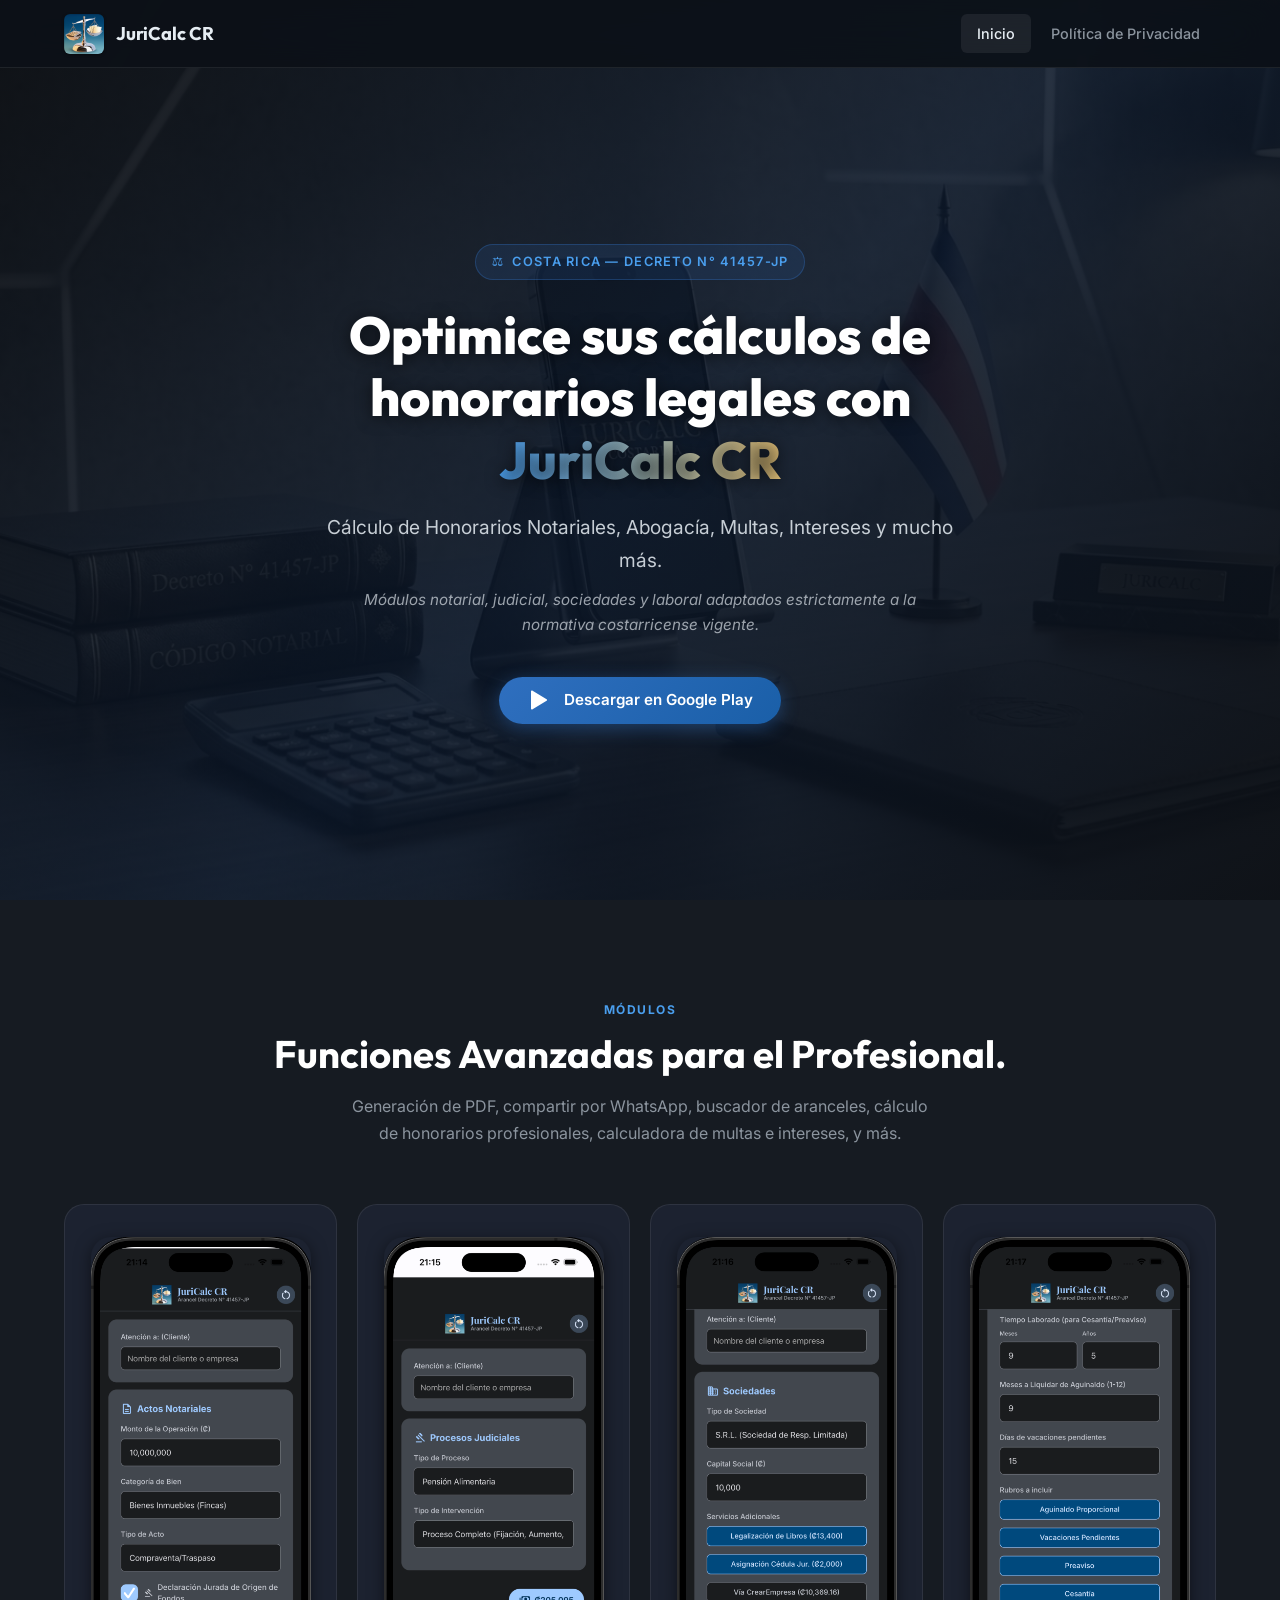
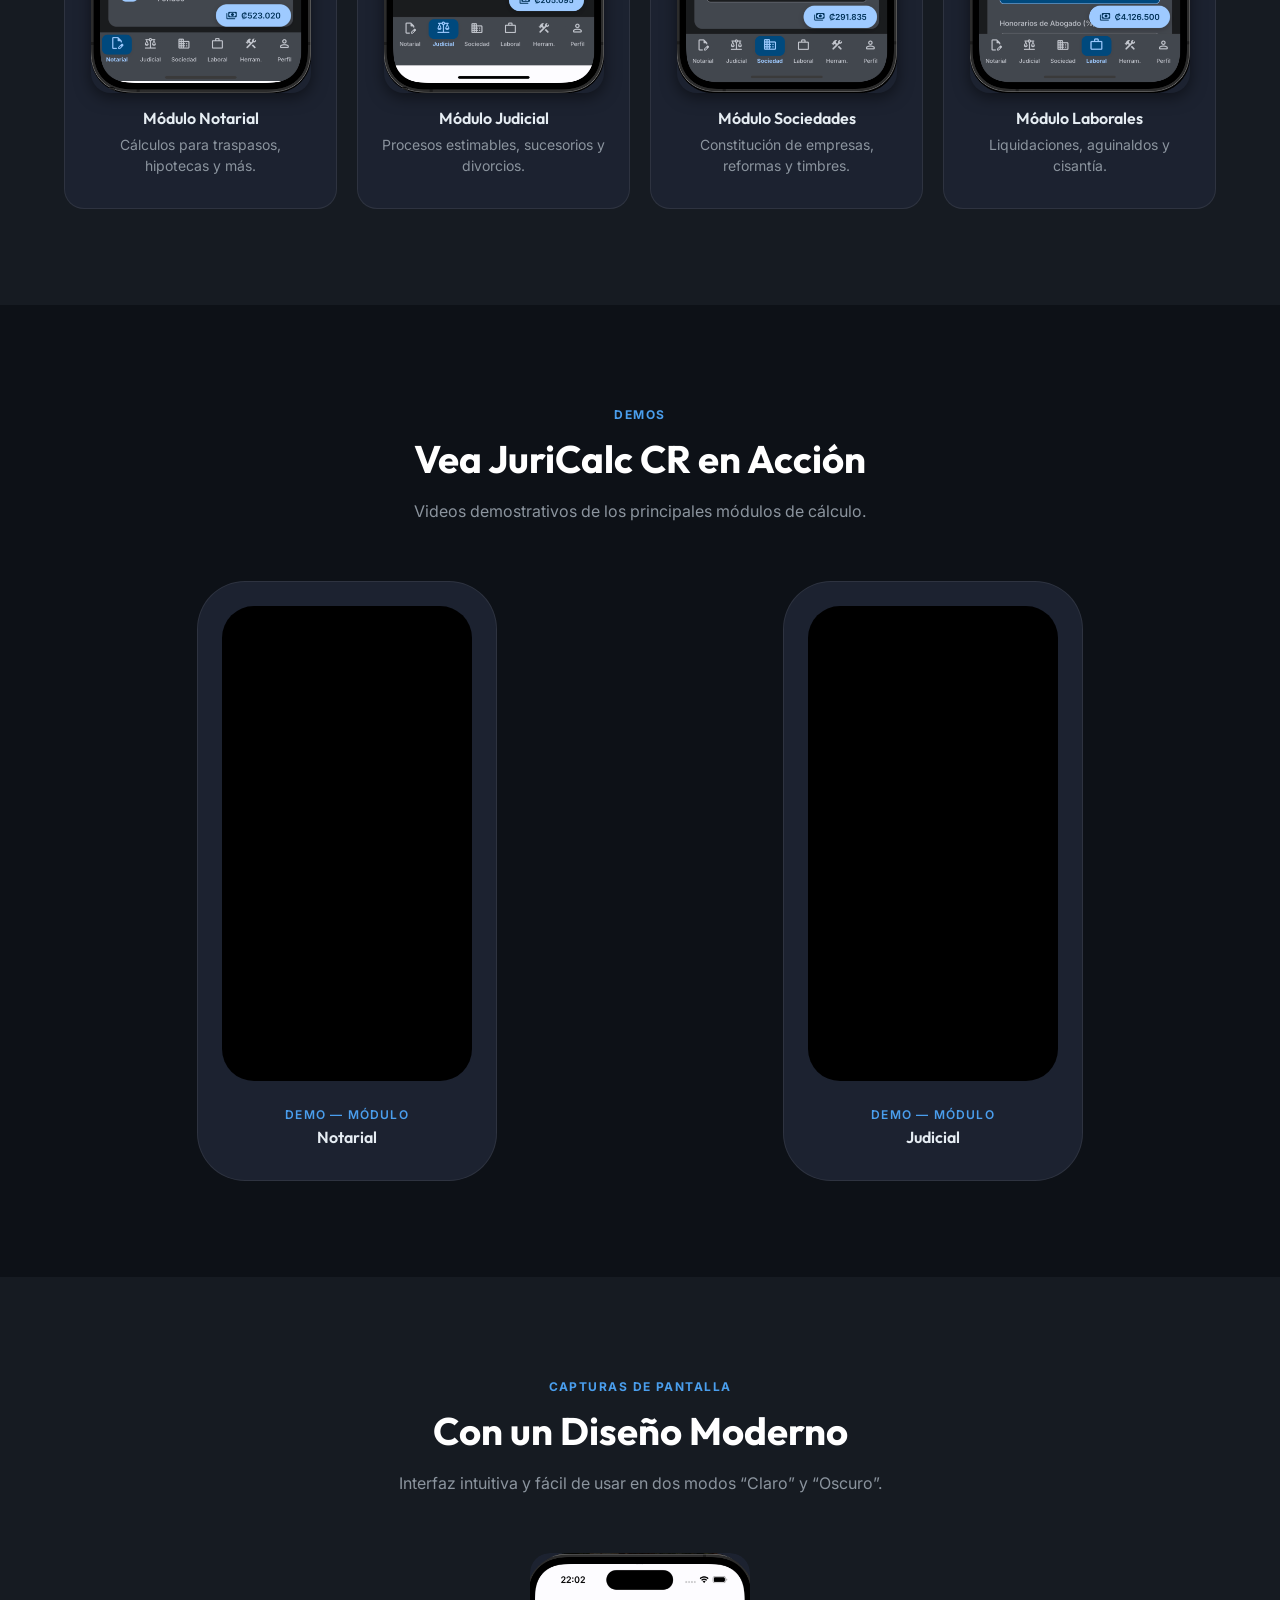
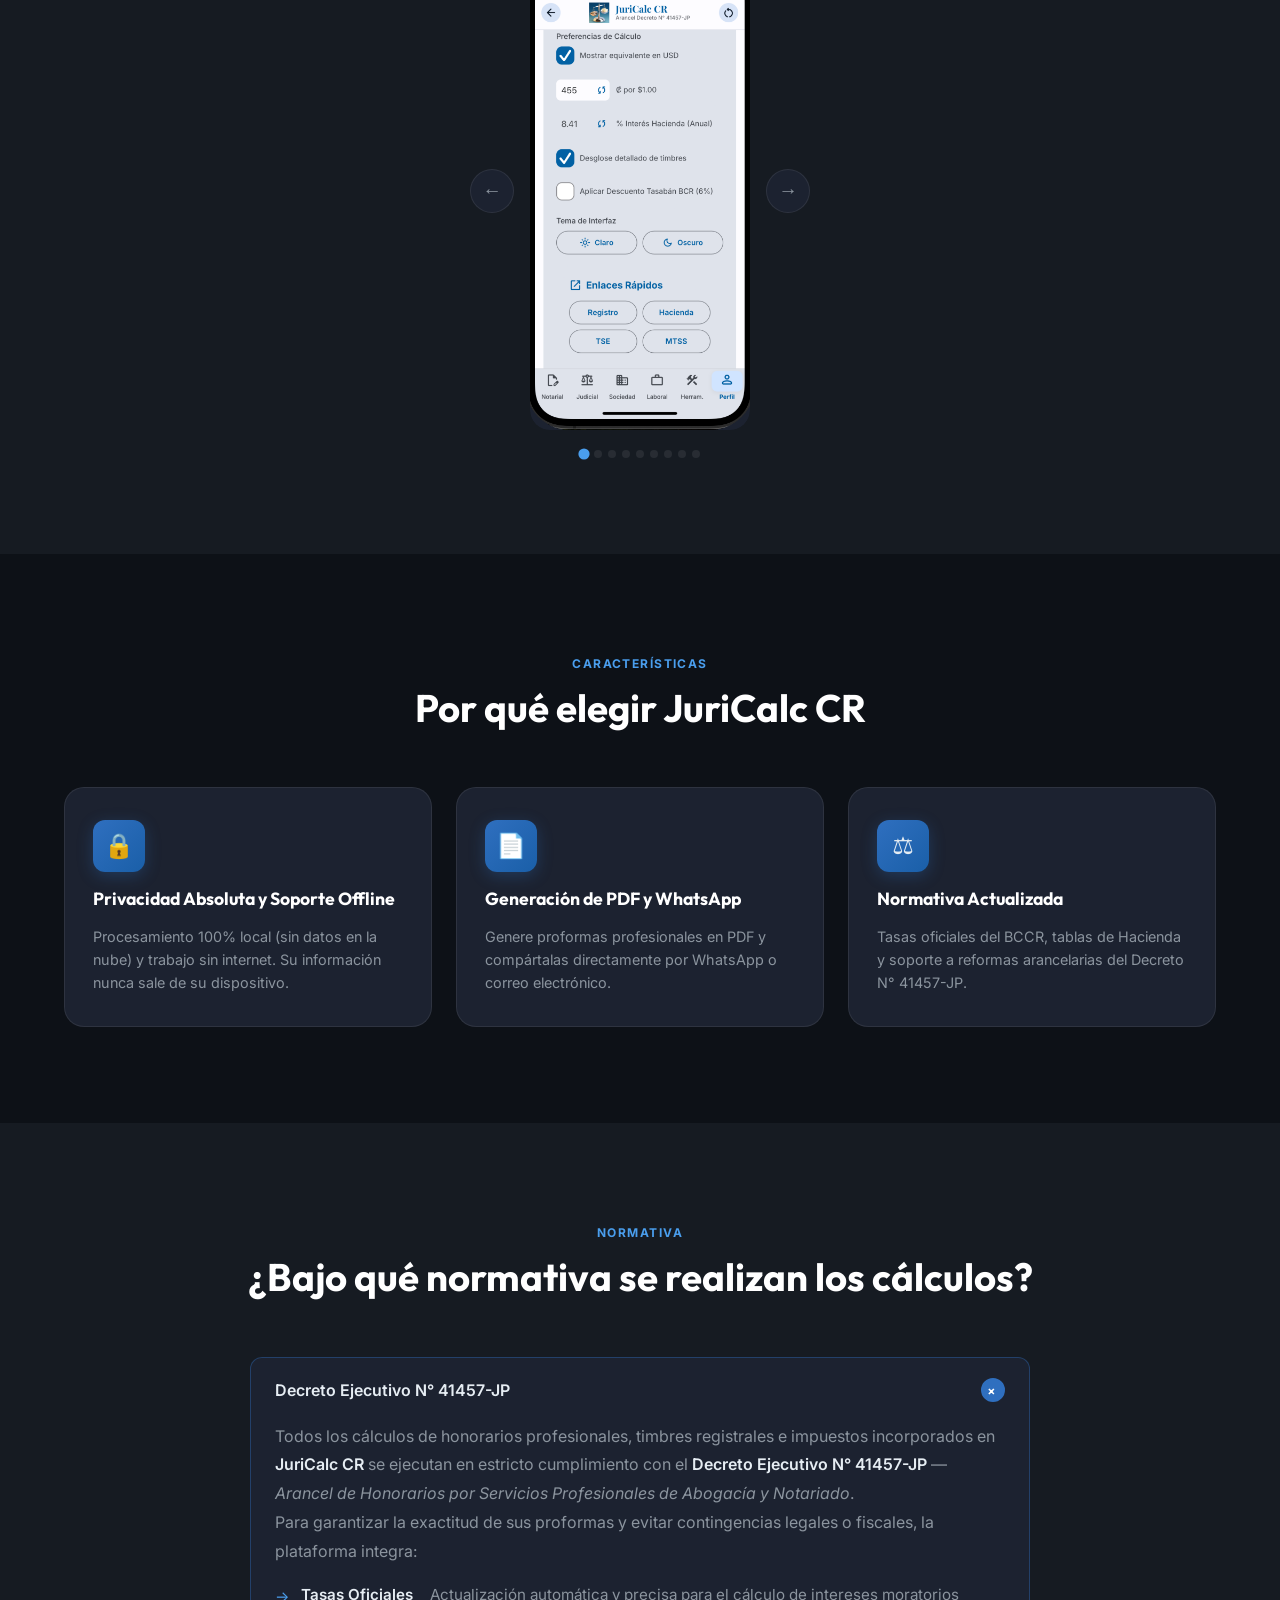
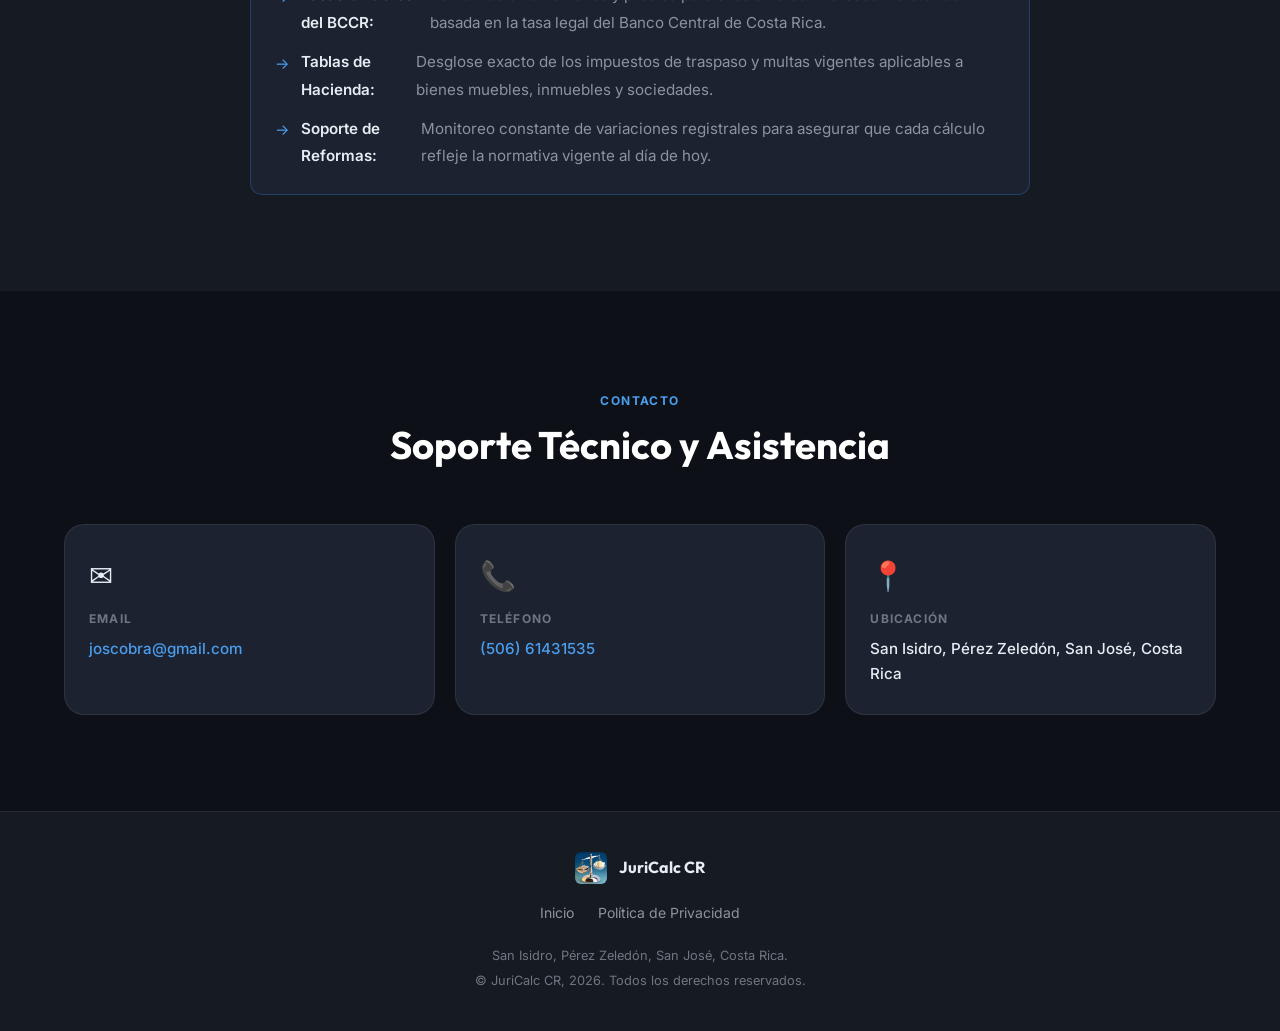
==== index.html @ e961bbe3 "Add files via upload" ====
<!DOCTYPE html>
<html lang="es">
<head>
  <meta charset="UTF-8">
  <meta name="viewport" content="width=device-width, initial-scale=1.0">
  <meta name="description" content="JuriCalc CR — La app para abogados y notarios de Costa Rica. Calcula honorarios notariales, judiciales, corporativos y laborales con el Decreto N° 41457-JP.">
  <meta name="robots" content="index, follow">
  <title>JuriCalc CR — Cálculos de Honorarios Profesionales</title>
  <link rel="icon" href="c9e28e2d68c1eed47891118cc5fe13ea.jpg" type="image/jpeg">
  <link rel="stylesheet" href="style.css">
</head>
<body>

  <!-- ===== NAVIGATION ===== -->
  <header>
    <nav class="nav" id="mainNav" role="navigation" aria-label="Navegación principal">
      <div class="nav__inner">
        <a href="index.html" class="nav__brand" aria-label="JuriCalc CR - Inicio">
          <img src="c9e28e2d68c1eed47891118cc5fe13ea.jpg" alt="Logo JuriCalc CR" class="nav__logo">
          <span class="nav__name">JuriCalc CR</span>
        </a>
        <ul class="nav__links" id="navLinks">
          <li><a href="index.html" class="active" id="nav-inicio">Inicio</a></li>
          <li><a href="privacy.html" id="nav-privacy">Política de Privacidad</a></li>
        </ul>
        <button class="nav__hamburger" id="hamburger" aria-label="Abrir menú" aria-expanded="false" aria-controls="navLinks">
          <span></span><span></span><span></span>
        </button>
      </div>
    </nav>
  </header>

  <main>

    <!-- ===== HERO ===== -->
    <section class="hero" id="inicio" aria-label="Sección principal">
      <div class="hero__bg" aria-hidden="true"></div>
      <div class="hero__overlay" aria-hidden="true"></div>
      <div class="hero__content fade-in">
        <div class="hero__eyebrow">
          <span>&#9878;</span> Costa Rica &mdash; Decreto N° 41457-JP
        </div>
        <h1 class="hero__title">
          Optimice sus cálculos de honorarios legales con<br><span>JuriCalc CR</span>
        </h1>
        <p class="hero__subtitle">
          Cálculo de Honorarios Notariales, Abogacía, Multas, Intereses y mucho más.
        </p>
        <p class="hero__subtitle-2">
          Módulos notarial, judicial, sociedades y laboral adaptados estrictamente a la normativa costarricense vigente.
        </p>
        <a href="https://play.google.com/store/apps/details?id=com.juricalc.costarica&hl=es_419"
           target="_blank" rel="noopener" class="hero__cta" id="btn-google-play">
          <svg xmlns="http://www.w3.org/2000/svg" viewBox="0 0 24 24" fill="currentColor" aria-hidden="true">
            <path d="M3 20.5v-17c0-.83.94-1.3 1.6-.8l14 8.5c.6.36.6 1.24 0 1.6l-14 8.5c-.66.5-1.6.03-1.6-.8z"/>
          </svg>
          Descargar en Google Play
        </a>
      </div>
    </section>

    <!-- ===== MODULES ===== -->
    <section class="section section--dark" id="modulos" aria-labelledby="modules-title">
      <div class="container">
        <div class="section-header fade-in">
          <span class="section-header__label">Módulos</span>
          <h2 class="section-header__title" id="modules-title">Funciones Avanzadas para el Profesional.</h2>
          <p class="section-header__desc">
            Generación de PDF, compartir por WhatsApp, buscador de aranceles, cálculo de honorarios profesionales, calculadora de multas e intereses, y más.
          </p>
        </div>
        <div class="modules-grid" id="modules-grid">
          <article class="module-card fade-in">
            <img src="assets/Notarial.png" alt="Módulo Notarial" class="module-card__image">
            <h3 class="module-card__title">Módulo Notarial</h3>
            <p class="module-card__desc">Cálculos para traspasos, hipotecas y más.</p>
          </article>
          <article class="module-card fade-in">
            <img src="assets/Judicial.png" alt="Módulo Judicial" class="module-card__image">
            <h3 class="module-card__title">Módulo Judicial</h3>
            <p class="module-card__desc">Procesos estimables, sucesorios y divorcios.</p>
          </article>
          <article class="module-card fade-in">
            <img src="assets/Sociedades.png" alt="Módulo Sociedades" class="module-card__image">
            <h3 class="module-card__title">Módulo Sociedades</h3>
            <p class="module-card__desc">Constitución de empresas, reformas y timbres.</p>
          </article>
          <article class="module-card fade-in">
            <img src="assets/Laboral.png" alt="Módulo Laborales" class="module-card__image">
            <h3 class="module-card__title">Módulo Laborales</h3>
            <p class="module-card__desc">Liquidaciones, aguinaldos y cisantía.</p>
          </article>
        </div>
      </div>
    </section>

    <!-- ===== VIDEOS ===== -->
    <section class="section" id="videos" aria-labelledby="videos-title">
      <div class="container">
        <div class="section-header fade-in">
          <span class="section-header__label">Demos</span>
          <h2 class="section-header__title" id="videos-title">Vea JuriCalc CR en Acción</h2>
          <p class="section-header__desc">Videos demostrativos de los principales módulos de cálculo.</p>
        </div>
        <div class="videos-grid" id="videos-grid">
          <article class="video-card fade-in">
            <div class="video-card__embed">
              <iframe
                src="https://www.youtube.com/embed/xO-pte_v2f0"
                title="JuriCalc CR - Módulo Notarial"
                aria-label="Video YouTube: Módulo Notarial"
                allow="accelerometer; autoplay; clipboard-write; encrypted-media; gyroscope; picture-in-picture"
                allowfullscreen
                loading="lazy"
                frameborder="0">
              </iframe>
            </div>
            <div class="video-card__body">
              <p class="video-card__label">Demo &mdash; Módulo</p>
              <h3 class="video-card__title">Notarial</h3>
            </div>
          </article>
          <article class="video-card fade-in">
            <div class="video-card__embed">
              <iframe
                src="https://www.youtube.com/embed/XErM6P9roa8"
                title="JuriCalc CR - Módulo Judicial"
                aria-label="Video YouTube: Módulo Judicial"
                allow="accelerometer; autoplay; clipboard-write; encrypted-media; gyroscope; picture-in-picture"
                allowfullscreen
                loading="lazy"
                frameborder="0">
              </iframe>
            </div>
            <div class="video-card__body">
              <p class="video-card__label">Demo &mdash; Módulo</p>
              <h3 class="video-card__title">Judicial</h3>
            </div>
          </article>
        </div>
      </div>
    </section>

    <!-- ===== SCREENSHOTS CAROUSEL ===== -->
    <section class="section section--dark carousel-section" id="capturas" aria-labelledby="screenshots-title">
      <div class="container">
        <div class="section-header fade-in">
          <span class="section-header__label">Capturas de Pantalla</span>
          <h2 class="section-header__title" id="screenshots-title">Con un Diseño Moderno</h2>
          <p class="section-header__desc">
            Interfaz intuitiva y fácil de usar en dos modos &ldquo;Claro&rdquo; y &ldquo;Oscuro&rdquo;.
          </p>
        </div>
        <div class="fade-in">
          <div class="carousel" id="carousel" role="region" aria-label="Galería de capturas de pantalla" aria-live="polite">
            <button class="carousel__btn" id="carousel-prev" aria-label="Anterior captura de pantalla">&#8592;</button>
            <div class="carousel__track-wrapper">
              <div class="carousel__track" id="carouselTrack">
                <div class="carousel__slide" style="background-image:url('assets/Claro.png')" role="img" aria-label="Captura de pantalla - Modo Claro"></div>
                <div class="carousel__slide" style="background-image:url('assets/Oscuro.png')" role="img" aria-label="Captura de pantalla - Modo Oscuro"></div>
                <div class="carousel__slide" style="background-image:url('assets/Calculo.png')" role="img" aria-label="Captura de pantalla - Cálculo"></div>
                <div class="carousel__slide" style="background-image:url('assets/Calculo 2.png')" role="img" aria-label="Captura de pantalla - Cálculo 2"></div>
                <div class="carousel__slide" style="background-image:url('assets/Calculo 3.png')" role="img" aria-label="Captura de pantalla - Cálculo 3"></div>
                <div class="carousel__slide" style="background-image:url('assets/Calculo 4.png')" role="img" aria-label="Captura de pantalla - Cálculo 4"></div>
                <div class="carousel__slide" style="background-image:url('assets/Herramientas.png')" role="img" aria-label="Captura de pantalla - Herramientas"></div>
                <div class="carousel__slide" style="background-image:url('assets/Perfil.png')" role="img" aria-label="Captura de pantalla - Perfil"></div>
                <div class="carousel__slide" style="background-image:url('assets/Perfil 2.png')" role="img" aria-label="Captura de pantalla - Perfil 2"></div>
              </div>
            </div>
            <button class="carousel__btn" id="carousel-next" aria-label="Siguiente captura de pantalla">&#8594;</button>
          </div>
          <div class="carousel__dots" id="carouselDots" role="tablist" aria-label="Indicadores de diapositivas"></div>
        </div>
      </div>
    </section>

    <!-- ===== FEATURES ===== -->
    <section class="section" id="caracteristicas" aria-labelledby="features-title">
      <div class="container">
        <div class="section-header fade-in">
          <span class="section-header__label">Características</span>
          <h2 class="section-header__title" id="features-title">Por qué elegir JuriCalc CR</h2>
        </div>
        <div class="features-grid" id="features-grid">
          <article class="feature-card fade-in">
            <div class="feature-card__icon">&#128274;</div>
            <h3 class="feature-card__title">Privacidad Absoluta y Soporte Offline</h3>
            <p class="feature-card__desc">
              Procesamiento 100% local (sin datos en la nube) y trabajo sin internet. Su información nunca sale de su dispositivo.
            </p>
          </article>
          <article class="feature-card fade-in">
            <div class="feature-card__icon">&#128196;</div>
            <h3 class="feature-card__title">Generación de PDF y WhatsApp</h3>
            <p class="feature-card__desc">
              Genere proformas profesionales en PDF y compártalas directamente por WhatsApp o correo electrónico.
            </p>
          </article>
          <article class="feature-card fade-in">
            <div class="feature-card__icon">&#9878;</div>
            <h3 class="feature-card__title">Normativa Actualizada</h3>
            <p class="feature-card__desc">
              Tasas oficiales del BCCR, tablas de Hacienda y soporte a reformas arancelarias del Decreto N° 41457-JP.
            </p>
          </article>
        </div>
      </div>
    </section>

    <!-- ===== FAQ ACCORDION ===== -->
    <section class="section section--dark" id="normativa" aria-labelledby="faq-title">
      <div class="container">
        <div class="section-header fade-in">
          <span class="section-header__label">Normativa</span>
          <h2 class="section-header__title" id="faq-title">¿Bajo qué normativa se realizan los cálculos?</h2>
        </div>
        <div class="accordion fade-in" id="accordion" role="list">
          <div class="accordion__item open" role="listitem">
            <button class="accordion__header" aria-expanded="true" id="acc-btn-1" aria-controls="acc-body-1">
              Decreto Ejecutivo N° 41457-JP
              <span class="accordion__icon" aria-hidden="true">+</span>
            </button>
            <div class="accordion__body" id="acc-body-1" role="region" aria-labelledby="acc-btn-1">
              <div class="accordion__body-inner">
                <p>
                  Todos los cálculos de honorarios profesionales, timbres registrales e impuestos incorporados en
                  <strong>JuriCalc CR</strong> se ejecutan en estricto cumplimiento con el
                  <strong>Decreto Ejecutivo N° 41457-JP</strong> &mdash;
                  <em>Arancel de Honorarios por Servicios Profesionales de Abogacía y Notariado</em>.
                </p>
                <p>Para garantizar la exactitud de sus proformas y evitar contingencias legales o fiscales, la plataforma integra:</p>
                <ul>
                  <li><strong>Tasas Oficiales del BCCR:</strong> Actualización automática y precisa para el cálculo de intereses moratorios basada en la tasa legal del Banco Central de Costa Rica.</li>
                  <li><strong>Tablas de Hacienda:</strong> Desglose exacto de los impuestos de traspaso y multas vigentes aplicables a bienes muebles, inmuebles y sociedades.</li>
                  <li><strong>Soporte de Reformas:</strong> Monitoreo constante de variaciones registrales para asegurar que cada cálculo refleje la normativa vigente al día de hoy.</li>
                </ul>
              </div>
            </div>
          </div>
        </div>
      </div>
    </section>

    <!-- ===== CONTACT ===== -->
    <section class="section" id="contacto" aria-labelledby="contact-title">
      <div class="container">
        <div class="section-header fade-in">
          <span class="section-header__label">Contacto</span>
          <h2 class="section-header__title" id="contact-title">Soporte Técnico y Asistencia</h2>
        </div>
        <div class="contact-grid fade-in" id="contact-grid">
          <div class="contact-card">
            <span class="contact-card__icon">&#9993;&#65039;</span>
            <span class="contact-card__label">Email</span>
            <div class="contact-card__value">
              <a href="mailto:joscobra@gmail.com" id="contact-email">joscobra@gmail.com</a>
            </div>
          </div>
          <div class="contact-card">
            <span class="contact-card__icon">&#128222;</span>
            <span class="contact-card__label">Teléfono</span>
            <div class="contact-card__value">
              <a href="tel:+50661431535" id="contact-phone">(506) 61431535</a>
            </div>
          </div>
          <div class="contact-card">
            <span class="contact-card__icon">&#128205;</span>
            <span class="contact-card__label">Ubicación</span>
            <div class="contact-card__value">San Isidro, Pérez Zeledón, San José, Costa Rica</div>
          </div>
        </div>
      </div>
    </section>

  </main>

  <!-- ===== FOOTER ===== -->
  <footer class="footer" role="contentinfo">
    <div class="footer__brand">
      <img src="c9e28e2d68c1eed47891118cc5fe13ea.jpg" alt="Logo JuriCalc CR" class="footer__logo">
      <span class="footer__name">JuriCalc CR</span>
    </div>
    <ul class="footer__links">
      <li><a href="index.html" id="footer-inicio">Inicio</a></li>
      <li><a href="privacy.html" id="footer-privacy">Política de Privacidad</a></li>
    </ul>
    <p class="footer__location">San Isidro, Pérez Zeledón, San José, Costa Rica.</p>
    <p class="footer__copy">&copy; JuriCalc CR, 2026. Todos los derechos reservados.</p>
  </footer>

  <script>
    // ---- Navigation scroll effect ----
    const nav = document.getElementById('mainNav');
    window.addEventListener('scroll', () => {
      nav.classList.toggle('scrolled', window.scrollY > 20);
    }, { passive: true });

    // ---- Mobile hamburger ----
    const hamburger = document.getElementById('hamburger');
    const navLinks = document.getElementById('navLinks');
    hamburger.addEventListener('click', () => {
      const isOpen = navLinks.classList.toggle('open');
      hamburger.classList.toggle('open', isOpen);
      hamburger.setAttribute('aria-expanded', String(isOpen));
    });
    // Close menu on link click
    navLinks.querySelectorAll('a').forEach(a => {
      a.addEventListener('click', () => {
        navLinks.classList.remove('open');
        hamburger.classList.remove('open');
        hamburger.setAttribute('aria-expanded', 'false');
      });
    });

    // ---- Accordion ----
    document.querySelectorAll('.accordion__header').forEach(btn => {
      btn.addEventListener('click', () => {
        const item = btn.closest('.accordion__item');
        const body = item.querySelector('.accordion__body');
        const isOpen = item.classList.toggle('open');
        btn.setAttribute('aria-expanded', String(isOpen));
        body.style.maxHeight = isOpen ? body.scrollHeight + 'px' : '0';
      });
    });
    // Init open items
    document.querySelectorAll('.accordion__item.open').forEach(item => {
      const body = item.querySelector('.accordion__body');
      body.style.maxHeight = body.scrollHeight + 'px';
    });

    // ---- Carousel ----
    const track = document.getElementById('carouselTrack');
    const dotsContainer = document.getElementById('carouselDots');
    const slides = track ? track.querySelectorAll('.carousel__slide') : [];
    let currentSlide = 0;
    let autoInterval;

    function buildDots() {
      slides.forEach((_, i) => {
        const dot = document.createElement('button');
        dot.className = 'carousel__dot' + (i === 0 ? ' active' : '');
        dot.setAttribute('aria-label', 'Ir a diapositiva ' + (i + 1));
        dot.setAttribute('role', 'tab');
        dot.addEventListener('click', () => goTo(i));
        dotsContainer.appendChild(dot);
      });
    }

    function updateDots() {
      dotsContainer.querySelectorAll('.carousel__dot').forEach((d, i) => {
        d.classList.toggle('active', i === currentSlide);
      });
    }

    function goTo(idx) {
      currentSlide = (idx + slides.length) % slides.length;
      track.style.transform = 'translateX(-' + (currentSlide * 100) + '%)';
      updateDots();
    }

    function startAuto() {
      autoInterval = setInterval(() => goTo(currentSlide + 1), 3800);
    }
    function stopAuto() { clearInterval(autoInterval); }

    if (slides.length > 0) {
      buildDots();
      document.getElementById('carousel-prev').addEventListener('click', () => { stopAuto(); goTo(currentSlide - 1); startAuto(); });
      document.getElementById('carousel-next').addEventListener('click', () => { stopAuto(); goTo(currentSlide + 1); startAuto(); });
      startAuto();
    }

    // ---- Scroll fade-in ----
    const observer = new IntersectionObserver((entries) => {
      entries.forEach(e => {
        if (e.isIntersecting) {
          e.target.classList.add('visible');
          observer.unobserve(e.target);
        }
      });
    }, { threshold: 0.12 });
    document.querySelectorAll('.fade-in').forEach(el => observer.observe(el));
  </script>

</body>
</html>
---- style.css ----
/* ============================================================
   JuriCalc CR — Design System
   Premium Dark Legal Theme
   ============================================================ */

@import url('https://fonts.googleapis.com/css2?family=Inter:wght@300;400;500;600;700;800&family=Outfit:wght@400;600;700;800&display=swap');

/* ---- CSS Custom Properties ---- */
:root {
  --clr-bg:          #0d1117;
  --clr-surface:     #161b22;
  --clr-surface-2:   #1c2230;
  --clr-border:      rgba(255,255,255,0.08);
  --clr-accent:      #2f6fbf;
  --clr-accent-glow: rgba(47,111,191,0.35);
  --clr-accent-2:    #4a9eed;
  --clr-gold:        #c9a84c;
  --clr-gold-light:  #e8c57a;
  --clr-text:        #e6edf3;
  --clr-text-muted:  #8b949e;
  --clr-text-dim:    #6e7681;
  --clr-white:       #ffffff;
  --clr-nav-bg:      rgba(13,17,23,0.92);
  --font-base:   'Inter', system-ui, sans-serif;
  --font-head:   'Outfit', 'Inter', system-ui, sans-serif;
  --shadow-sm:   0 1px 3px rgba(0,0,0,0.4);
  --shadow-md:   0 4px 16px rgba(0,0,0,0.5);
  --shadow-lg:   0 8px 32px rgba(0,0,0,0.6);
  --shadow-glow: 0 0 24px var(--clr-accent-glow);
  --radius-sm:   6px;
  --radius-md:   12px;
  --radius-lg:   20px;
  --radius-xl:   28px;
  --transition: 0.25s cubic-bezier(0.4, 0, 0.2, 1);
  --nav-h: 68px;
}

/* ---- Reset & Base ---- */
*, *::before, *::after { box-sizing: border-box; margin: 0; padding: 0; }
html { scroll-behavior: smooth; font-size: 16px; }
body {
  font-family: var(--font-base);
  background-color: var(--clr-bg);
  color: var(--clr-text);
  line-height: 1.6;
  -webkit-font-smoothing: antialiased;
  overflow-x: hidden;
  position: relative;
}
body::before {
  content: '';
  position: fixed;
  inset: 0;
  background-image: url('assets/main.jpg');
  background-size: cover;
  background-position: center;
  filter: brightness(0.25) saturate(0.7);
  z-index: -2;
}
body::after {
  content: '';
  position: fixed;
  inset: 0;
  background: linear-gradient(135deg, rgba(13,17,23,0.7) 0%, rgba(20,40,70,0.5) 50%, rgba(13,17,23,0.9) 100%);
  z-index: -1;
}
img { display: block; max-width: 100%; height: auto; }
a  { color: var(--clr-accent-2); text-decoration: none; transition: color var(--transition); }
a:hover { color: var(--clr-gold-light); }

/* ---- Typography ---- */
h1, h2, h3, h4 { font-family: var(--font-head); line-height: 1.2; }
h1 { font-size: clamp(2rem, 5vw, 3.25rem); font-weight: 800; }
h2 { font-size: clamp(1.6rem, 3.5vw, 2.4rem); font-weight: 700; }
h3 { font-size: clamp(1.1rem, 2.5vw, 1.5rem); font-weight: 600; }
p  { color: var(--clr-text-muted); font-size: 1rem; }

/* ---- Layout Utilities ---- */
.container { width: 100%; max-width: 1200px; margin: 0 auto; padding: 0 1.5rem; }
.section { padding: 6rem 0; }
.section--dark { background-color: var(--clr-surface); }
.section--darker { background-color: var(--clr-surface-2); }

/* ---- Navigation ---- */
.nav {
  position: fixed; top: 0; left: 0; right: 0; z-index: 1000;
  height: var(--nav-h);
  background: var(--clr-nav-bg);
  backdrop-filter: blur(20px) saturate(180%);
  -webkit-backdrop-filter: blur(20px) saturate(180%);
  border-bottom: 1px solid var(--clr-border);
  transition: box-shadow var(--transition);
}
.nav.scrolled { box-shadow: 0 2px 20px rgba(0,0,0,0.6); }
.nav__inner {
  display: flex; align-items: center; justify-content: space-between;
  height: 100%; max-width: 1200px; margin: 0 auto; padding: 0 1.5rem;
}
.nav__brand { display: flex; align-items: center; gap: 0.75rem; text-decoration: none; }
.nav__logo { width: 40px; height: 40px; border-radius: var(--radius-sm); object-fit: cover; box-shadow: var(--shadow-sm); }
.nav__name { font-family: var(--font-head); font-size: 1.15rem; font-weight: 700; color: var(--clr-text); letter-spacing: -0.01em; }
.nav__links { display: flex; align-items: center; gap: 0.25rem; list-style: none; }
.nav__links a {
  display: block; padding: 0.5rem 1rem; font-size: 0.9rem; font-weight: 500;
  color: var(--clr-text-muted); border-radius: var(--radius-sm);
  transition: background var(--transition), color var(--transition);
}
.nav__links a:hover, .nav__links a.active { background: rgba(255,255,255,0.07); color: var(--clr-text); }
.nav__hamburger {
  display: none; flex-direction: column; justify-content: center; gap: 5px;
  width: 36px; height: 36px; cursor: pointer; padding: 6px; border-radius: var(--radius-sm);
  border: none; background: transparent; transition: background var(--transition);
}
.nav__hamburger:hover { background: rgba(255,255,255,0.08); }
.nav__hamburger span { display: block; height: 2px; background: var(--clr-text); border-radius: 2px; transition: transform 0.3s, opacity 0.3s; }
.nav__hamburger.open span:nth-child(1) { transform: translateY(7px) rotate(45deg); }
.nav__hamburger.open span:nth-child(2) { opacity: 0; }
.nav__hamburger.open span:nth-child(3) { transform: translateY(-7px) rotate(-45deg); }

@media (max-width: 768px) {
  .nav__hamburger { display: flex; }
  .nav__links {
    display: none; position: fixed; top: var(--nav-h); left: 0; right: 0;
    flex-direction: column; align-items: stretch; background: var(--clr-surface);
    border-bottom: 1px solid var(--clr-border); padding: 0.75rem; gap: 0.25rem;
    animation: slideDown 0.2s ease;
  }
  .nav__links.open { display: flex; }
  .nav__links a { font-size: 1rem; padding: 0.75rem 1rem; }
}
@keyframes slideDown { from { opacity: 0; transform: translateY(-10px); } to { opacity: 1; transform: translateY(0); } }

main { padding-top: var(--nav-h); }

/* ---- Hero ---- */
.hero {
  position: relative; min-height: calc(100vh - var(--nav-h));
  display: flex; align-items: center; justify-content: center;
  text-align: center; overflow: hidden; padding: 5rem 1.5rem;
  background-color: var(--clr-bg);
}
.hero__bg {
  position: absolute; inset: 0;
  background-image: url('assets/main.jpg');
  background-size: cover; background-position: center;
  filter: brightness(0.25) saturate(0.7); z-index: 0;
}
.hero__overlay {
  position: absolute; inset: 0;
  background: linear-gradient(135deg, rgba(13,17,23,0.7) 0%, rgba(20,40,70,0.5) 50%, rgba(13,17,23,0.9) 100%);
  z-index: 1;
}
.hero__content { position: relative; z-index: 2; max-width: 800px; }
.hero__eyebrow {
  display: inline-flex; align-items: center; gap: 0.5rem;
  background: rgba(47,111,191,0.15); border: 1px solid rgba(47,111,191,0.35);
  color: var(--clr-accent-2); font-size: 0.8rem; font-weight: 600;
  letter-spacing: 0.1em; text-transform: uppercase;
  padding: 0.4rem 1rem; border-radius: 999px; margin-bottom: 1.5rem;
}
.hero__title { color: var(--clr-white); margin-bottom: 1.25rem; text-shadow: 0 2px 16px rgba(0,0,0,0.6); }
.hero__title span {
  background: linear-gradient(90deg, var(--clr-accent-2), var(--clr-gold-light));
  -webkit-background-clip: text; -webkit-text-fill-color: transparent; background-clip: text;
}
.hero__subtitle { font-size: clamp(1rem, 2vw, 1.2rem); color: rgba(230,237,243,0.85); max-width: 640px; margin: 0 auto 0.75rem; line-height: 1.7; }
.hero__subtitle-2 { font-size: 0.95rem; color: rgba(230,237,243,0.65); max-width: 600px; margin: 0 auto 2.5rem; font-style: italic; }
.hero__cta {
  display: inline-flex; align-items: center; gap: 0.75rem;
  background: linear-gradient(135deg, var(--clr-accent), #1a5fa8);
  color: var(--clr-white); font-size: 0.95rem; font-weight: 600;
  padding: 0.7rem 1.8rem; border-radius: 999px;
  box-shadow: 0 4px 18px rgba(47,111,191,0.45);
  transition: transform var(--transition), box-shadow var(--transition), background var(--transition);
  text-decoration: none;
}
.hero__cta:hover {
  transform: translateY(-3px);
  box-shadow: 0 8px 28px rgba(47,111,191,0.65);
  background: linear-gradient(135deg, var(--clr-accent-2), var(--clr-accent));
  color: var(--clr-white);
}
.hero__cta svg {
  width: 24px;
  height: 24px;
}

/* ---- Module Cards ---- */
.modules-grid { display: grid; grid-template-columns: repeat(auto-fit, minmax(240px, 1fr)); gap: 1.25rem; margin-top: 3rem; }
.module-card {
  background: var(--clr-surface-2); border: 1px solid var(--clr-border);
  border-radius: var(--radius-lg); padding: 2rem 1.5rem;
  transition: transform var(--transition), box-shadow var(--transition), border-color var(--transition);
  text-align: center;
}
.module-card:hover { transform: translateY(-4px); box-shadow: var(--shadow-lg); border-color: rgba(47,111,191,0.4); }
.module-card__image {
  width: 100%;
  max-width: 220px;
  height: auto;
  margin: 0 auto 1rem;
  border-radius: var(--radius-lg);
  box-shadow: var(--shadow-md);
  display: block;
}
.module-card__icon { font-size: 2.2rem; margin-bottom: 0.75rem; }
.module-card__title { font-size: 1rem; font-weight: 600; color: var(--clr-text); margin-bottom: 0.35rem; }
.module-card__desc { font-size: 0.875rem; color: var(--clr-text-muted); line-height: 1.5; }

/* ---- Section Header ---- */
.section-header { text-align: center; margin-bottom: 3.5rem; }
.section-header__label { display: inline-block; font-size: 0.75rem; font-weight: 700; letter-spacing: 0.12em; text-transform: uppercase; color: var(--clr-accent-2); margin-bottom: 0.75rem; }
.section-header__title { color: var(--clr-white); margin-bottom: 1rem; }
.section-header__desc { max-width: 580px; margin: 0 auto; font-size: 1rem; color: var(--clr-text-muted); line-height: 1.7; }

/* ---- Videos ---- */
.videos-grid { display: grid; grid-template-columns: repeat(auto-fit, minmax(300px, 1fr)); gap: 1.25rem; margin-top: 3rem; }
@media (max-width: 600px) { .videos-grid { grid-template-columns: 1fr; } }
.video-card {
  background: var(--clr-surface-2); border: 1px solid var(--clr-border);
  border-radius: 3rem; overflow: hidden;
  transition: transform var(--transition), box-shadow var(--transition);
  padding: 1.5rem;
  text-align: center;
  width: 100%;
  max-width: 300px;
  margin: 0 auto;
}
.video-card:hover { transform: translateY(-4px); box-shadow: var(--shadow-lg); border-color: rgba(47,111,191,0.4); }
.video-card__embed {
  position: relative;
  padding-bottom: 190%;
  height: 0;
  overflow: hidden;
  border-radius: 2rem;
  background: #000;
  margin-bottom: 1rem;
}
.video-card__embed iframe {
  position: absolute;
  top: 0;
  left: 0;
  width: 100%;
  height: 100%;
  border: 0;
  border-radius: 1.75rem;
}
.video-card__body { padding: 0.5rem; }
.video-card__label { font-size: 0.75rem; font-weight: 600; letter-spacing: 0.1em; text-transform: uppercase; color: var(--clr-accent-2); margin-bottom: 0.25rem; }
.video-card__title { font-size: 1rem; font-weight: 600; color: var(--clr-text); }

/* ---- Carousel ---- */
.carousel-section { overflow: hidden; }
.carousel { position: relative; display: flex; align-items: center; gap: 1rem; max-width: 340px; margin: 0 auto; }
.carousel__track-wrapper { overflow: hidden; border-radius: var(--radius-lg); flex: 1; }
.carousel__track { display: flex; transition: transform 0.45s cubic-bezier(0.4, 0, 0.2, 1); }
.carousel__slide {
  min-width: 100%; aspect-ratio: 9/19.5;
  background-size: cover; background-repeat: no-repeat; background-position: center;
  background-color: var(--clr-surface-2); border-radius: var(--radius-lg);
}
.carousel__btn {
  flex-shrink: 0; width: 44px; height: 44px;
  background: var(--clr-surface-2); border: 1px solid var(--clr-border);
  border-radius: 50%; display: flex; align-items: center; justify-content: center;
  cursor: pointer; color: var(--clr-text-muted); font-size: 1.2rem;
  transition: background var(--transition), color var(--transition), transform var(--transition);
}
.carousel__btn:hover { background: var(--clr-accent); color: white; transform: scale(1.08); border-color: var(--clr-accent); }
.carousel__dots { display: flex; justify-content: center; gap: 6px; margin-top: 1.25rem; }
.carousel__dot {
  width: 8px; height: 8px; border-radius: 50%;
  background: var(--clr-border); border: none; cursor: pointer;
  transition: background var(--transition), transform var(--transition);
}
.carousel__dot.active { background: var(--clr-accent-2); transform: scale(1.4); }

/* ---- Feature Cards ---- */
.features-grid { display: grid; grid-template-columns: repeat(auto-fit, minmax(280px, 1fr)); gap: 1.5rem; margin-top: 3rem; }
.feature-card {
  background: var(--clr-surface-2); border: 1px solid var(--clr-border);
  border-radius: var(--radius-lg); padding: 2rem 1.75rem;
  display: flex; flex-direction: column; gap: 1rem;
  transition: transform var(--transition), box-shadow var(--transition), border-color var(--transition);
}
.feature-card:hover { transform: translateY(-4px); box-shadow: var(--shadow-glow); border-color: rgba(47,111,191,0.35); }
.feature-card__icon {
  width: 52px; height: 52px;
  background: linear-gradient(135deg, var(--clr-accent), #1a5fa8);
  border-radius: var(--radius-md); display: flex; align-items: center; justify-content: center;
  font-size: 1.5rem; box-shadow: 0 4px 16px rgba(47,111,191,0.3);
}
.feature-card__title { font-size: 1.1rem; font-weight: 700; color: var(--clr-white); }
.feature-card__desc { font-size: 0.9rem; color: var(--clr-text-muted); line-height: 1.6; }

/* ---- Accordion ---- */
.accordion { max-width: 780px; margin: 3rem auto 0; display: flex; flex-direction: column; gap: 0.75rem; }
.accordion__item { background: var(--clr-surface-2); border: 1px solid var(--clr-border); border-radius: var(--radius-md); overflow: hidden; transition: border-color var(--transition); }
.accordion__item.open { border-color: rgba(47,111,191,0.4); }
.accordion__header {
  display: flex; align-items: center; justify-content: space-between;
  width: 100%; padding: 1.25rem 1.5rem; background: transparent; border: none;
  text-align: left; cursor: pointer; color: var(--clr-text);
  font-size: 1rem; font-weight: 600; font-family: var(--font-base); gap: 1rem;
  transition: background var(--transition);
}
.accordion__header:hover { background: rgba(255,255,255,0.03); }
.accordion__icon {
  flex-shrink: 0; width: 24px; height: 24px; background: rgba(47,111,191,0.15);
  border-radius: 50%; display: flex; align-items: center; justify-content: center;
  font-size: 0.9rem; color: var(--clr-accent-2); transition: transform 0.3s, background 0.3s;
}
.accordion__item.open .accordion__icon { transform: rotate(45deg); background: var(--clr-accent); color: white; }
.accordion__body { max-height: 0; overflow: hidden; transition: max-height 0.35s cubic-bezier(0.4, 0, 0.2, 1); }
.accordion__body-inner { padding: 0 1.5rem 1.5rem; color: var(--clr-text-muted); font-size: 0.95rem; line-height: 1.8; }
.accordion__body-inner ul { list-style: none; padding: 0; display: flex; flex-direction: column; gap: 0.75rem; margin-top: 1rem; }
.accordion__body-inner li { display: flex; gap: 0.75rem; align-items: flex-start; }
.accordion__body-inner li::before { content: '→'; color: var(--clr-accent-2); flex-shrink: 0; margin-top: 0.1em; }
.accordion__body-inner strong { color: var(--clr-text); font-weight: 600; }

/* ---- Contact ---- */
.contact-grid { display: grid; grid-template-columns: repeat(auto-fit, minmax(220px, 1fr)); gap: 1.25rem; margin-top: 2.5rem; }
.contact-card {
  background: var(--clr-surface-2); border: 1px solid var(--clr-border);
  border-radius: var(--radius-lg); padding: 1.75rem 1.5rem;
  display: flex; flex-direction: column; gap: 0.6rem;
  transition: transform var(--transition), border-color var(--transition);
}
.contact-card:hover { transform: translateY(-3px); border-color: rgba(47,111,191,0.3); }
.contact-card__icon { font-size: 1.8rem; }
.contact-card__label { font-size: 0.75rem; font-weight: 700; letter-spacing: 0.1em; text-transform: uppercase; color: var(--clr-text-dim); }
.contact-card__value { font-size: 0.95rem; font-weight: 500; color: var(--clr-text); }
.contact-card__value a { color: var(--clr-accent-2); }
.contact-card__value a:hover { color: var(--clr-gold-light); text-decoration: underline; }

/* ---- Footer ---- */
.footer { background: var(--clr-surface); border-top: 1px solid var(--clr-border); padding: 2.5rem 1.5rem; text-align: center; }
.footer__brand { display: flex; align-items: center; justify-content: center; gap: 0.75rem; margin-bottom: 1rem; }
.footer__logo { width: 32px; height: 32px; border-radius: 6px; object-fit: cover; }
.footer__name { font-family: var(--font-head); font-weight: 700; font-size: 1rem; color: var(--clr-text); }
.footer__links { display: flex; justify-content: center; gap: 1.5rem; list-style: none; margin-bottom: 1.25rem; }
.footer__links a { font-size: 0.875rem; color: var(--clr-text-muted); }
.footer__links a:hover { color: var(--clr-text); }
.footer__copy { font-size: 0.8rem; color: var(--clr-text-dim); }
.footer__location { font-size: 0.8rem; color: var(--clr-text-dim); margin-bottom: 0.3rem; }

/* ---- Privacy Page ---- */
.page-header { background: var(--clr-surface); border-bottom: 1px solid var(--clr-border); padding: 4rem 1.5rem 3rem; text-align: center; }
.page-header__title { color: var(--clr-white); margin-bottom: 0.75rem; }
.page-header__meta { font-size: 0.875rem; color: var(--clr-text-dim); }
.prose { max-width: 780px; margin: 0 auto; padding: 3rem 1.5rem 5rem; }
.prose h2 { font-size: 1.3rem; color: var(--clr-white); margin: 2.5rem 0 1rem; padding-bottom: 0.5rem; border-bottom: 1px solid var(--clr-border); }
.prose p { color: var(--clr-text-muted); margin-bottom: 1rem; line-height: 1.8; }
.prose ul { list-style: none; padding: 0; display: flex; flex-direction: column; gap: 0.6rem; margin-bottom: 1rem; }
.prose li { display: flex; gap: 0.75rem; color: var(--clr-text-muted); line-height: 1.7; }
.prose li::before { content: '▸'; color: var(--clr-accent-2); flex-shrink: 0; }
.prose strong { color: var(--clr-text); font-weight: 600; }
.prose a { color: var(--clr-accent-2); }
.prose a:hover { text-decoration: underline; color: var(--clr-gold-light); }
.info-box { background: rgba(47,111,191,0.08); border: 1px solid rgba(47,111,191,0.25); border-radius: var(--radius-md); padding: 1.25rem 1.5rem; margin: 1.5rem 0; }
.info-box p { color: var(--clr-text); margin: 0; }

/* ---- Animations ---- */
.fade-in { opacity: 0; transform: translateY(24px); transition: opacity 0.6s ease, transform 0.6s ease; }
.fade-in.visible { opacity: 1; transform: translateY(0); }

/* ---- Responsive ---- */
@media (max-width: 900px) { .videos-grid { grid-template-columns: 1fr; } }
@media (max-width: 600px) { .section { padding: 4rem 0; } .hero { min-height: 80vh; padding: 4rem 1.25rem; } .modules-grid { grid-template-columns: 1fr 1fr; } .features-grid { grid-template-columns: 1fr; } .contact-grid { grid-template-columns: 1fr; } }
@media (max-width: 400px) { .modules-grid { grid-template-columns: 1fr; } }
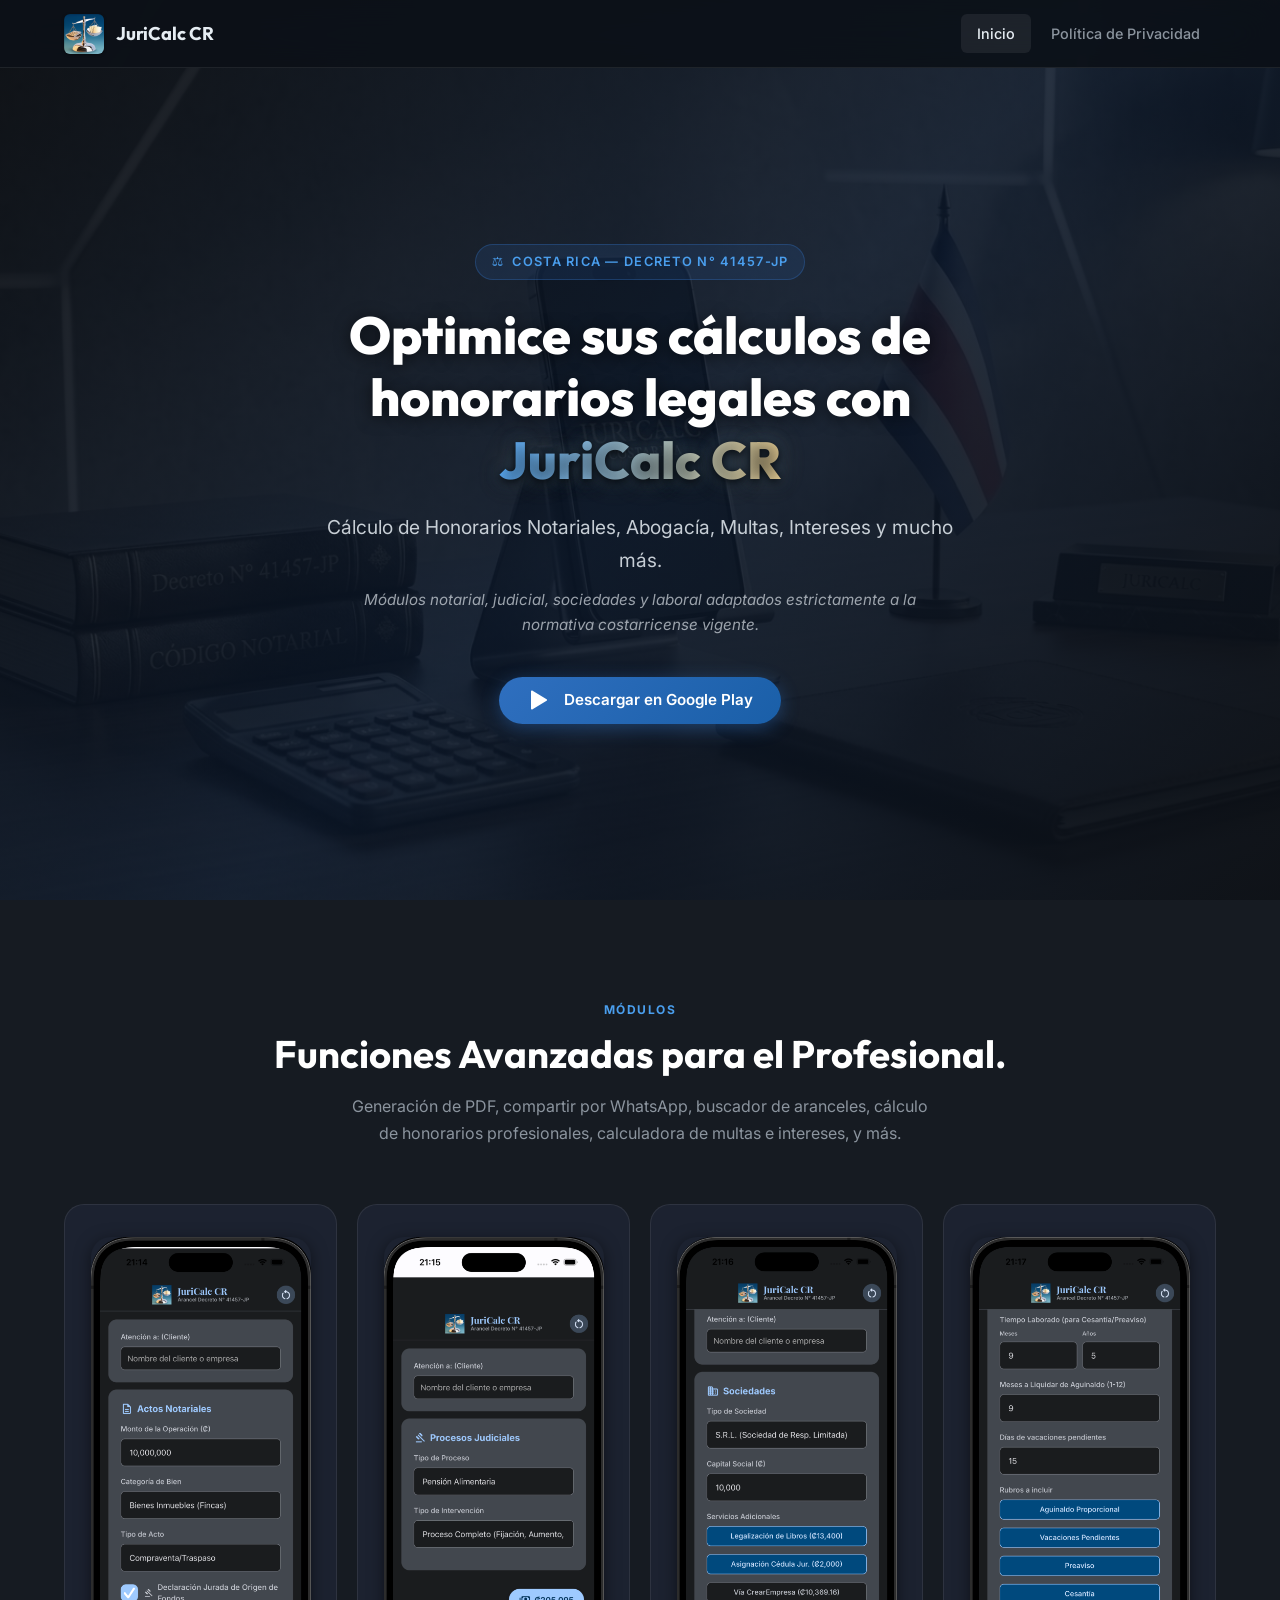
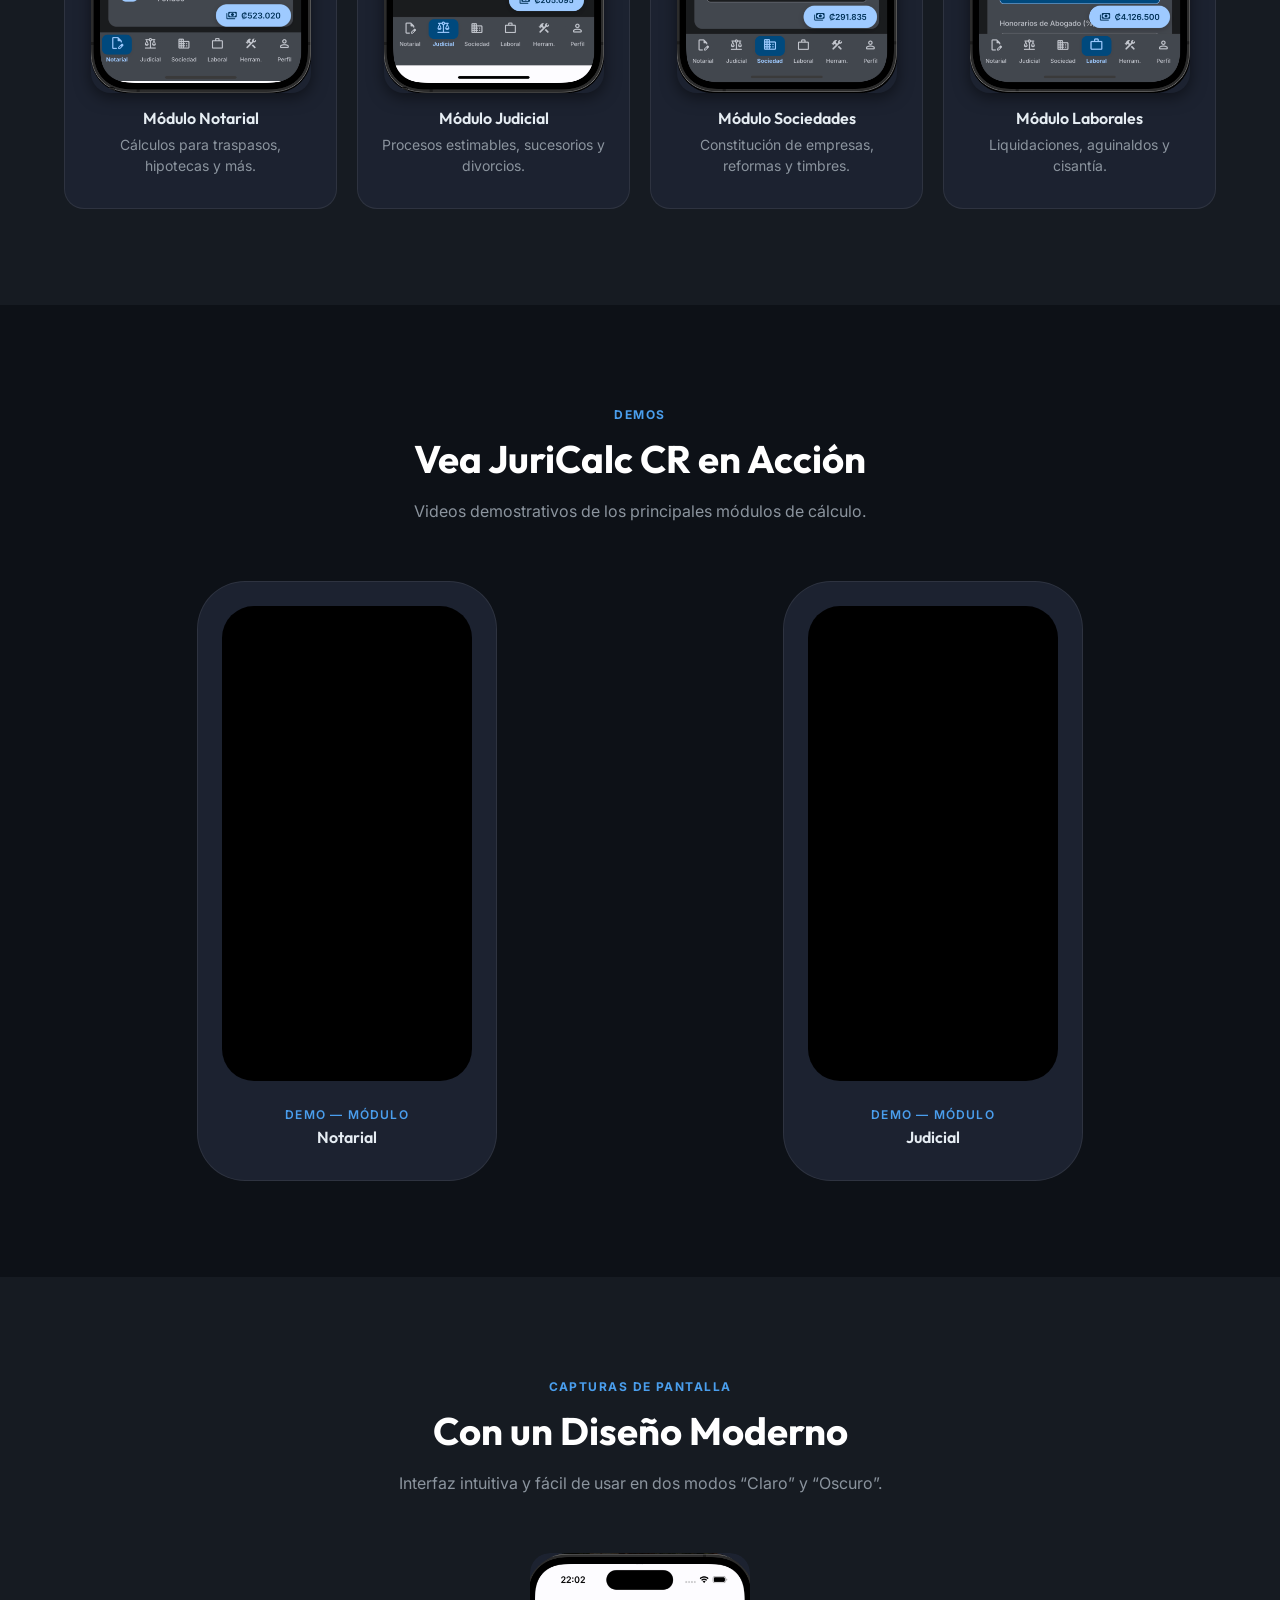
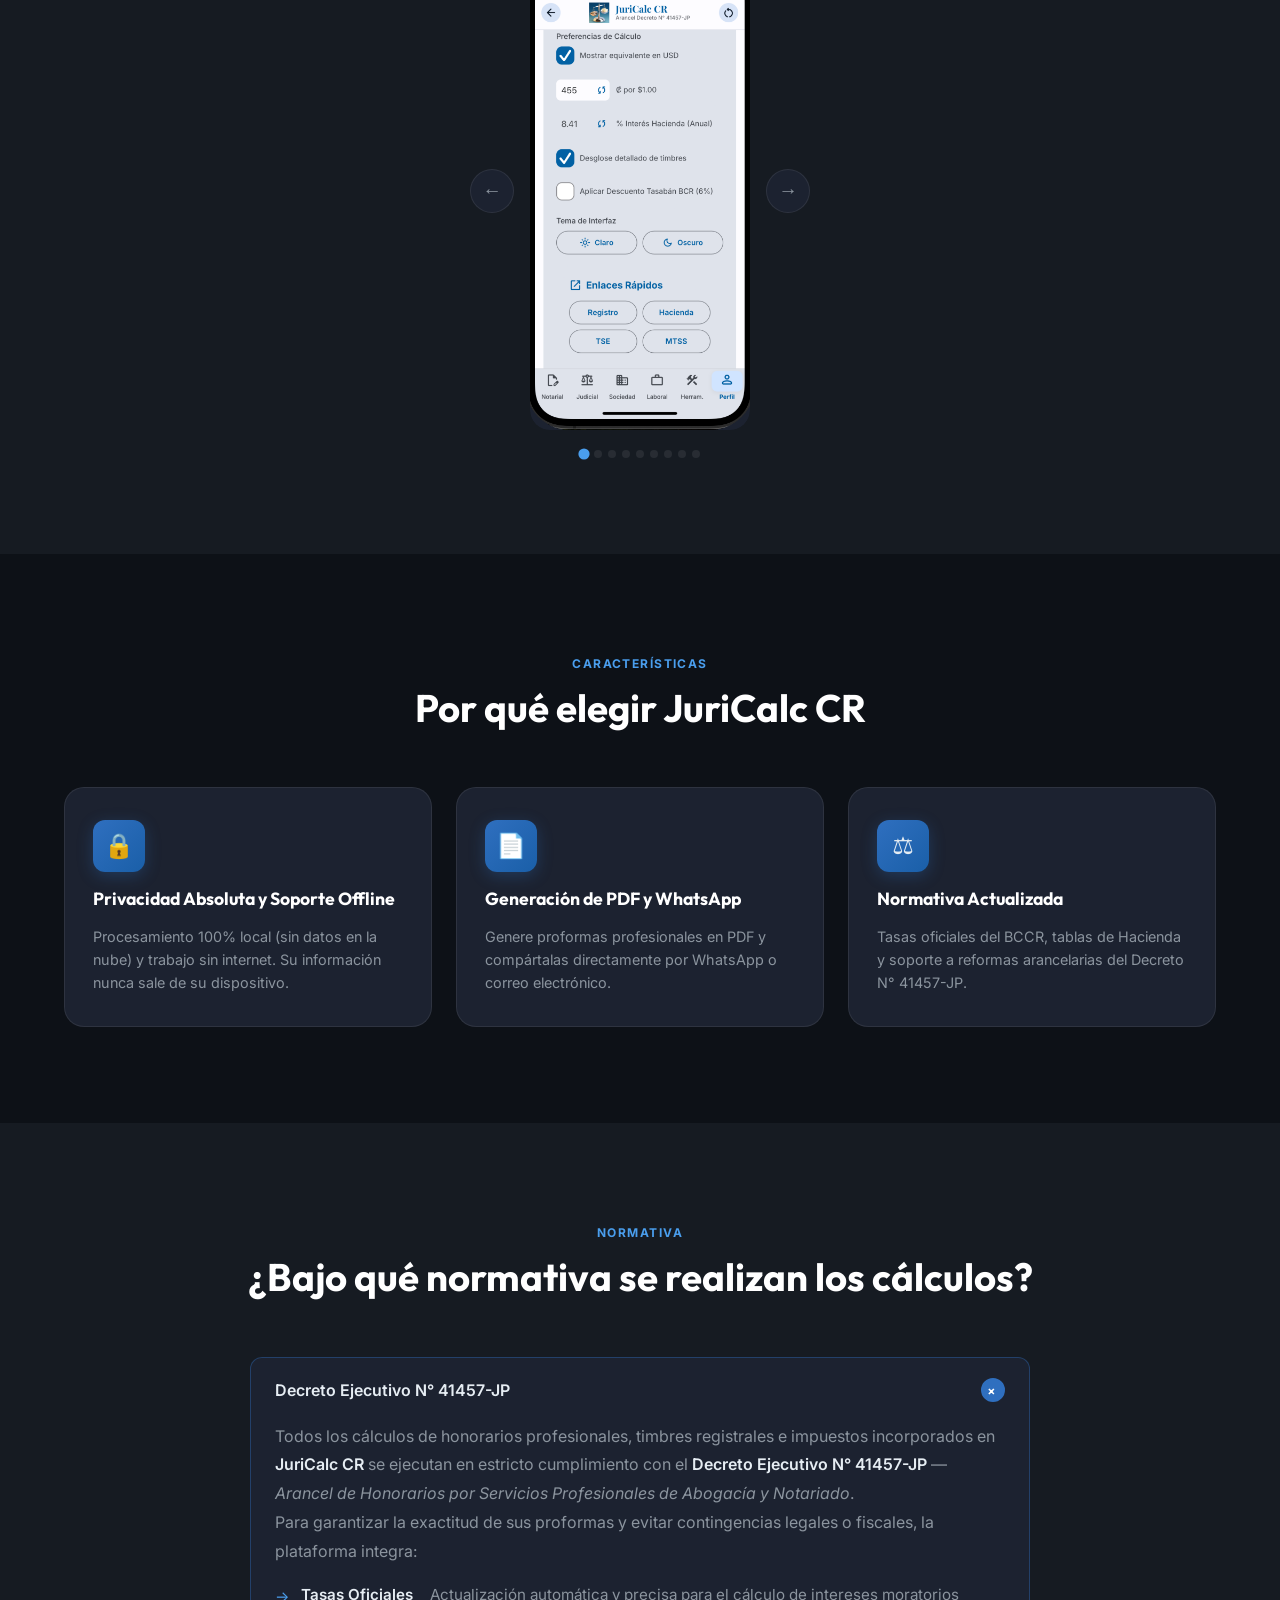
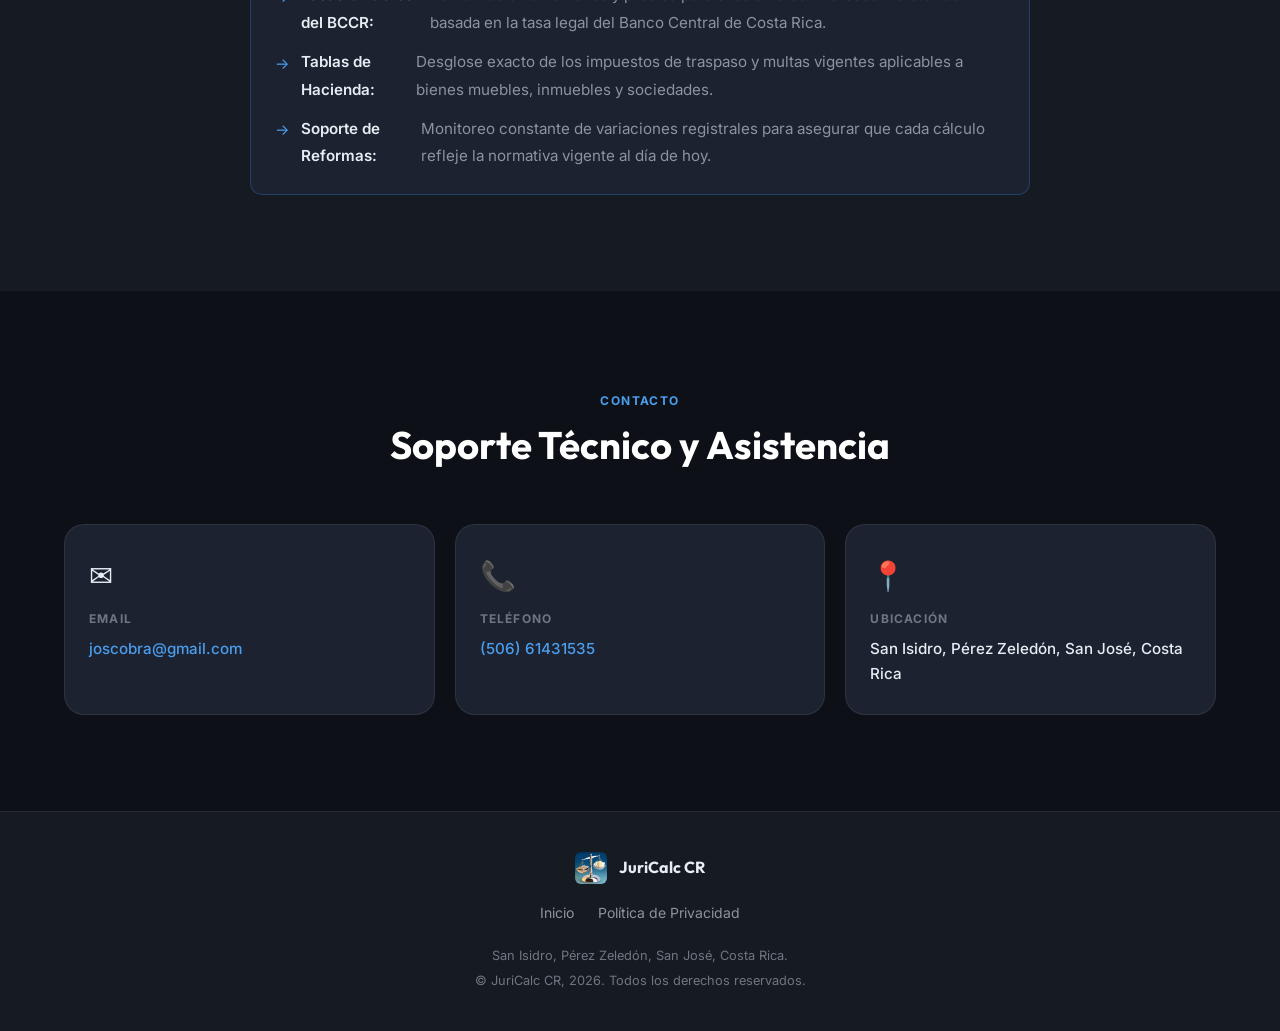
==== commit 42f14975: "Add files via upload Update" ====
--- a/index.html
+++ b/index.html
@@ -41,7 +41,7 @@
           <span>&#9878;</span> Costa Rica &mdash; Decreto N° 41457-JP
         </div>
         <h1 class="hero__title">
-          Optimice sus cálculos de honorarios legales con<br><span>JuriCalc CR</span>
+          Optimice sus cálculos de honorarios legales con<br><span data-text="JuriCalc CR"></span>
         </h1>
         <p class="hero__subtitle">
           Cálculo de Honorarios Notariales, Abogacía, Multas, Intereses y mucho más.
--- a/style.css
+++ b/style.css
@@ -160,8 +160,29 @@
 }
 .hero__title { color: var(--clr-white); margin-bottom: 1.25rem; text-shadow: 0 2px 16px rgba(0,0,0,0.6); }
 .hero__title span {
-  background: linear-gradient(90deg, var(--clr-accent-2), var(--clr-gold-light));
+  position: relative;
+  display: inline-block;
+}
+.hero__title span::before {
+  content: attr(data-text);
+  position: absolute;
+  left: 0;
+  top: 0;
+  width: 100%;
+  height: 100%;
+  background: none;
+  text-shadow: 0 2px 8px rgba(0,0,0,0.8), 0 0 16px rgba(74, 158, 237, 0.35), 0 0 28px rgba(232, 197, 122, 0.25);
+  z-index: 0;
+  pointer-events: none;
+  color: transparent;
+}
+.hero__title span::after {
+  content: attr(data-text);
+  position: relative;
+  display: inline-block;
+  background: linear-gradient(90deg, #5cb0ff, #f0d69a);
   -webkit-background-clip: text; -webkit-text-fill-color: transparent; background-clip: text;
+  z-index: 1;
 }
 .hero__subtitle { font-size: clamp(1rem, 2vw, 1.2rem); color: rgba(230,237,243,0.85); max-width: 640px; margin: 0 auto 0.75rem; line-height: 1.7; }
 .hero__subtitle-2 { font-size: 0.95rem; color: rgba(230,237,243,0.65); max-width: 600px; margin: 0 auto 2.5rem; font-style: italic; }
